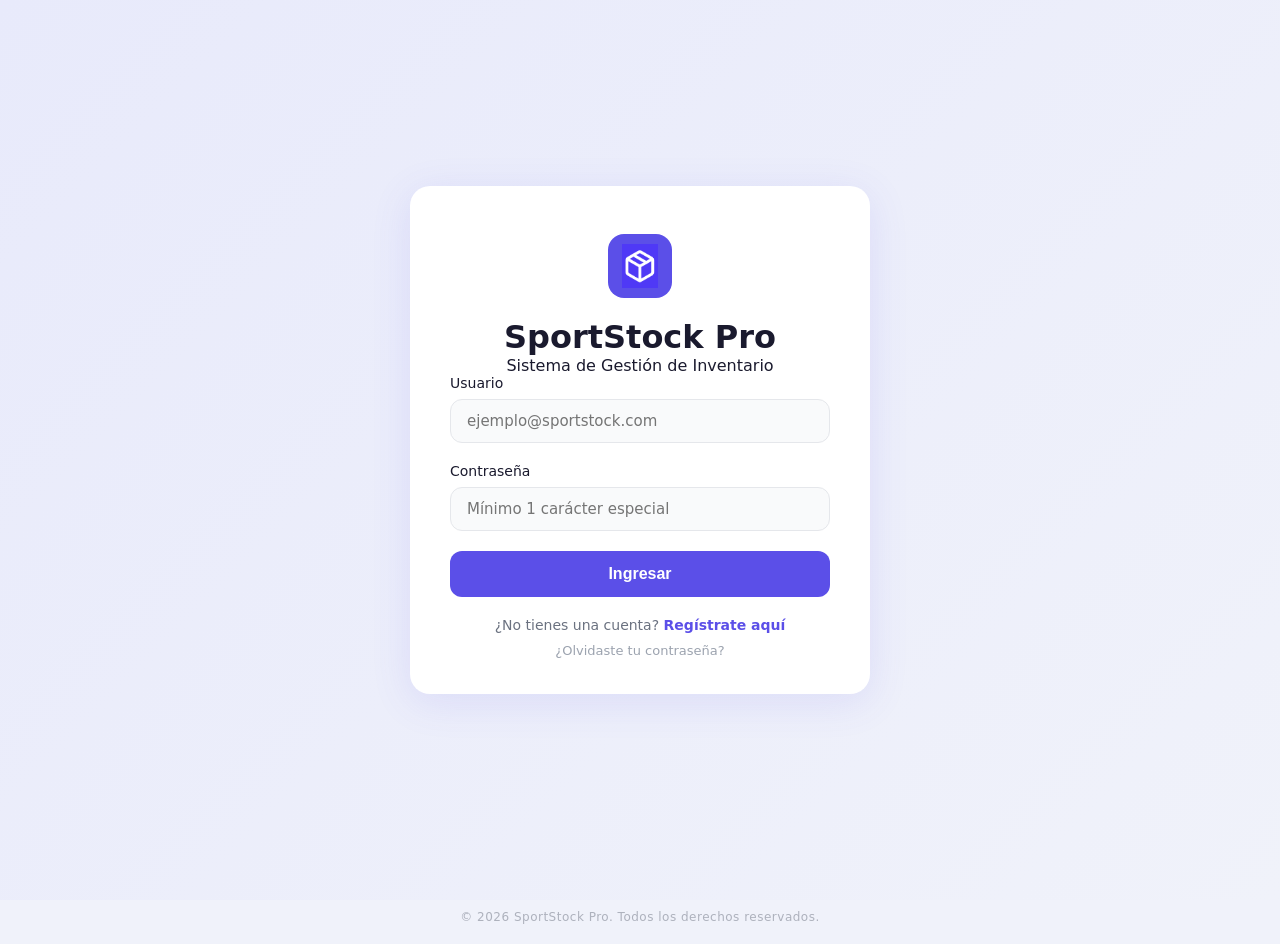
==== daniel proyecto/index.html @ 7822aa2e "Reestructuración total del sistema y esquema de carpetas" ====
<!DOCTYPE html>
<html lang="es">
<head>
    <meta charset="UTF-8" />
    <meta name="viewport" content="width=device-width, initial-scale=1.0" />
    <title>SportStock Pro - Login</title>
    <link rel="stylesheet" href="CSS/styles.css">
</head>
<body>
    <div class="login-page">
        <div class="login-card">

            <div class="login-logo">
                <img src="assets/logo.png" alt="Logo">
            </div>

            <h1>SportStock Pro</h1>
            <p class="subtitle">Sistema de Gestión de Inventario</p>

            <!-- Campo usuario -->
            <div class="form-group">
                <label>Usuario</label>
                <input type="text" id="username" placeholder="ejemplo@sportstock.com">
                <p id="errorUsuario" style="color:red; font-size:12px; margin-top:4px; display:none;">
                    ⚠️ El usuario debe contener un @
                </p>
            </div>

            <!-- Campo contraseña -->
            <div class="form-group">
                <label>Contraseña</label>
                <input type="password" id="password" placeholder="Mínimo 1 carácter especial">
                <p id="errorPassword" style="color:red; font-size:12px; margin-top:4px; display:none;">
                    ⚠️ La contraseña requiere un carácter especial
                </p>
            </div>

            <!-- Botones principales -->
            <button class="btn-primary" onclick="login()">Ingresar</button>
            
            <!-- Texto profesional para invitar al registro -->
            <p style="font-size: 14px; color: #6B7280; margin-top: 20px;">
                ¿No tienes una cuenta? 
                <a href="#" onclick="abrirRegistro(); return false;" style="color: #5B4FE8; font-weight: 600; text-decoration: none;">Regístrate aquí</a>
            </p>

            <a href="#" class="forgot-link" onclick="abrirRecuperar(); return false;" style="display: block; margin-top: 10px; text-decoration: none; font-size: 13px; color: #9CA3AF;">¿Olvidaste tu contraseña?</a>

        </div>
    </div>

    <p class="login-footer">© 2026 SportStock Pro. Todos los derechos reservados.</p>

    <!-- ============================================================
         MODAL: REGISTRO (Actualizado con tono profesional)
         ============================================================ -->
    <div id="modalRegistro" style="display:none; position:fixed; inset:0; background:rgba(0,0,0,0.4); z-index:300; align-items:center; justify-content:center; padding:20px;">
        <div style="background:white; border-radius:20px; padding:35px 36px; width:100%; max-width:440px; box-shadow:0 8px 40px rgba(91,79,232,0.15);">
            
            <h2 style="font-size:22px; font-weight:700; margin-bottom:8px; text-align:center; color:#1A1A2E;">Comienza ahora</h2>
            <p style="text-align:center; color:#6B7280; font-size:14px; margin-bottom:25px;">Crea tu cuenta para gestionar tu inventario.</p>
            
            <div class="form-group" style="margin-bottom: 15px;">
                <label style="display:block; margin-bottom:5px; font-weight:600; font-size:14px;">Nombre Completo</label>
                <input type="text" id="regNombre" placeholder="Tu nombre" style="width:100%; padding:12px; border:1px solid #E5E7EB; border-radius:10px;">
            </div>

            <div class="form-group" style="margin-bottom: 15px;">
                <label style="display:block; margin-bottom:5px; font-weight:600; font-size:14px;">Correo Corporativo</label>
                <input type="email" id="regCorreo" placeholder="usuario@sportstock.com" style="width:100%; padding:12px; border:1px solid #E5E7EB; border-radius:10px;">
            </div>

            <div class="form-group" style="margin-bottom: 25px;">
                <label style="display:block; margin-bottom:5px; font-weight:600; font-size:14px;">Contraseña</label>
                <input type="password" id="regPass" placeholder="Crea una clave segura" style="width:100%; padding:12px; border:1px solid #E5E7EB; border-radius:10px;">
            </div>

            <div style="display:flex; gap:12px;">
                <button onclick="registrarUsuario()" style="flex:2; padding:13px; background:#5B4FE8; color:white; border:none; border-radius:12px; font-size:15px; font-weight:600; cursor:pointer;">Crear cuenta</button>
                <button onclick="cerrarRegistro()" style="flex:1; padding:13px; background:white; color:#1A1A2E; border:1.5px solid #E5E7EB; border-radius:12px; font-size:15px; font-weight:600; cursor:pointer;">Cancelar</button>
            </div>
        </div>
    </div>

    <!-- ============================================================
         MODAL: RECUPERAR (Se mantiene igual por funcionalidad)
         ============================================================ -->
    <div id="modalRecuperar" style="display:none; position:fixed; inset:0; background:rgba(0,0,0,0.4); z-index:300; align-items:center; justify-content:center; padding:20px;">
        <div style="background:white; border-radius:20px; padding:40px 36px; width:100%; max-width:440px; box-shadow:0 8px 40px rgba(91,79,232,0.15); text-align:center;">
            <div id="vistaFormulario">
                <div style="font-size:40px; margin-bottom:12px;">🔐</div>
                <h2 style="font-size:20px; font-weight:700; margin-bottom:8px;">Recuperar acceso</h2>
                <p style="color:#6B7280; font-size:14px; margin-bottom:24px;">Te enviaremos un enlace para restablecer tu contraseña.</p>

                <div class="form-group" style="text-align:left;">
                    <label>Correo Electrónico</label>
                    <input type="text" id="correoRecuperar" placeholder="ejemplo@sportstock.com" />
                    <p id="errorRecuperar" style="color:red; font-size:12px; margin-top:4px; display:none;">⚠️ Correo inválido</p>
                </div>

                <div style="display:flex; gap:12px; margin-top:8px;">
                    <button onclick="enviarRecuperacion()" style="flex:1; padding:13px; background:#5B4FE8; color:white; border:none; border-radius:12px; font-size:15px; font-weight:600; cursor:pointer;">Enviar enlace</button>
                    <button onclick="cerrarRecuperar()" style="flex:1; padding:13px; background:white; color:#1A1A2E; border:1.5px solid #E5E7EB; border-radius:12px; font-size:15px; font-weight:600; cursor:pointer;">Cerrar</button>
                </div>
            </div>

            <div id="vistaConfirmacion" style="display:none;">
                <div style="font-size:48px; margin-bottom:16px;">✅</div>
                <h2 style="font-size:20px; font-weight:700; margin-bottom:8px;">Revisa tu bandeja</h2>
                <p style="color:#6B7280; font-size:14px; margin-bottom:24px;">Hemos enviado las instrucciones a <strong id="correoMostrado"></strong>.</p>
                <button onclick="cerrarRecuperar()" style="width:100%; padding:13px; background:#5B4FE8; color:white; border:none; border-radius:12px; font-size:15px; font-weight:600; cursor:pointer;">Entendido</button>
            </div>
        </div>
    </div>

    <script>
        // Lógica de Login
        function login() {
            const user = document.getElementById('username').value.trim();
            const pass = document.getElementById('password').value.trim();
            document.getElementById('errorUsuario').style.display  = 'none';
            document.getElementById('errorPassword').style.display = 'none';

            let hayError = false;
            if (!user.includes('@')) {
                document.getElementById('errorUsuario').style.display = 'block';
                hayError = true;
            }
            const tieneEspecial = /[!@#$%^&*()\-_+=,\.?\/]/.test(pass);
            if (!pass || !tieneEspecial) {
                document.getElementById('errorPassword').style.display = 'block';
                hayError = true;
            }

            if (!hayError) window.location.href = 'dashboard.html';
        }

        // Lógica Registro
        function abrirRegistro() {
            document.getElementById('regNombre').value = '';
            document.getElementById('regCorreo').value = '';
            document.getElementById('regPass').value = '';
            document.getElementById('modalRegistro').style.display = 'flex';
        }
        function cerrarRegistro() { document.getElementById('modalRegistro').style.display = 'none'; }
        
        function registrarUsuario() {
            const nombre = document.getElementById('regNombre').value.trim();
            if (nombre && document.getElementById('regCorreo').value.includes('@')) {
                alert("Cuenta creada para " + nombre);
                cerrarRegistro();
            } else {
                alert("Verifique los datos ingresados.");
            }
        }

        // Lógica Recuperar
        function abrirRecuperar() {
            document.getElementById('vistaFormulario').style.display = 'block';
            document.getElementById('vistaConfirmacion').style.display = 'none';
            document.getElementById('modalRecuperar').style.display = 'flex';
        }
        function cerrarRecuperar() { document.getElementById('modalRecuperar').style.display = 'none'; }
        
        function enviarRecuperacion() {
            const correo = document.getElementById('correoRecuperar').value.trim();
            if (correo.includes('@')) {
                document.getElementById('correoMostrado').textContent = correo;
                document.getElementById('vistaFormulario').style.display = 'none';
                document.getElementById('vistaConfirmacion').style.display = 'block';
            }
        }

        // Cierre general de modales
        window.onclick = function(e) {
            if (e.target == document.getElementById('modalRecuperar')) cerrarRecuperar();
            if (e.target == document.getElementById('modalRegistro')) cerrarRegistro();
        }
    </script>
</body>
</html>
---- daniel proyecto/CSS/styles.css ----
/* ===== VARIABLES ===== */
:root {
  --primary: #5B4FE8;
  --primary-dark: #3D35C0;
  --sidebar-bg: #2D2A6E;
  --bg: #F0F2FA;
  --white: #FFFFFF;
  --text: #1A1A2E;
  --text-muted: #6B7280;
  --border: #E5E7EB;
  --green: #10B981;
  --orange: #F59E0B;
  --red: #EF4444;
  --blue: #3B82F6;
  --purple: #8B5CF6;
  --radius: 12px;
  --shadow: 0 2px 12px rgba(0,0,0,0.08);
}

* { margin: 0; padding: 0; box-sizing: border-box; }

body {
  font-family: 'Segoe UI', system-ui, sans-serif;
  background: var(--bg);
  color: var(--text);
  min-height: 100vh;
  display: flex;
  flex-direction: column;
}

/* ===== LOGIN ===== */
.login-page {
    min-height: 100vh; /* Asegura que use toda la pantalla */
    display: flex;
    flex-direction: column; /* Alinea recuadro y footer en columna */
    justify-content: center; 
    align-items: center;
    background: linear-gradient(135deg, #E8EAFB, #F0F2FA);
    padding: 20px 0; /* Evita que el footer toque los bordes en pantallas pequeñas */
}

.login-card {
    background: var(--white);
    border-radius: 20px;
    padding: 48px 40px 36px;
    width: 100%;
    max-width: 460px;
    box-shadow: 0 8px 40px rgba(91, 79, 232, 0.12);
    text-align: center;
    margin-bottom: 20px; /* Espacio fijo entre el cuadro y el footer */
}

/* --- LOGIN LOGO (Específico para el login) --- */
.login-logo {
    width: 64px;
    height: 64px;
    background-color: var(--primary);
    border-radius: 16px;
    display: flex;
    align-items: center;
    justify-content: center;
    margin: 0 auto 20px;
    overflow: hidden;
}

.login-logo img {
    width: 70%; /* Ajusta el icono dentro del cuadro morado */
    height: 70%;
    object-fit: contain;
}

/* --- SIDEBAR BRAND (Específico para el dashboard) --- */
.brand-icon {
    width: 40px;
    height: 40px;
    display: flex;
    align-items: center;
    justify-content: center;
    overflow: hidden;
}

.brand-icon img {
    width: 100%;
    height: 100%;
    object-fit: contain;
}
-card .subtitle { color: var(--text-muted); font-size: 14px; margin-bottom: 32px; }

.forgot-link {
  display: block;
  margin-top: 16px;
  color: var(--primary);
  font-size: 14px;
  font-weight: 500;
  text-decoration: none;
}
.forgot-link:hover { text-decoration: underline; }

.login-footer {
    text-align: center;
    color: rgba(107, 114, 128, 0.5); /* Marca de agua profesional */
    font-size: 12px;
    font-weight: 400;
    margin-top: 10px;
    padding-bottom: 20px;
    width: 100%;
    letter-spacing: 0.5px;
    pointer-events: none;
}
/* ===== FORMS (shared) ===== */
.form-group { text-align: left; margin-bottom: 20px; }
.form-group label { display: block; font-size: 14px; font-weight: 500; margin-bottom: 8px; }

.form-group input,
.modal .form-group select,
.modal .form-group textarea {
  width: 100%;
  padding: 12px 16px;
  border: 1.5px solid var(--border);
  border-radius: var(--radius);
  font-size: 15px;
  background: #F9FAFB;
  outline: none;
  transition: border-color 0.2s;
  font-family: inherit;
}
.form-group input:focus,
.modal .form-group select:focus,
.modal .form-group textarea:focus { border-color: var(--primary); background: white; }

.modal .form-group label { font-size: 13px; font-weight: 600; margin-bottom: 6px; }
.modal .form-group input,
.modal .form-group select,
.modal .form-group textarea { padding: 11px 14px; font-size: 14px; border-radius: 10px; }
.modal .form-group textarea { resize: vertical; min-height: 100px; }
.modal .form-group .hint { font-size: 12px; color: var(--text-muted); margin-top: 4px; }
.required { color: red; }

/* ===== BUTTONS (shared base) ===== */
.btn-primary, .btn-add, .btn-save {
  display: flex; align-items: center; justify-content: center;
  gap: 8px;
  background: var(--primary);
  color: white;
  border: none;
  border-radius: var(--radius);
  font-size: 14px;
  font-weight: 600;
  cursor: pointer;
  transition: background 0.2s;
  white-space: nowrap;
}
.btn-primary:hover, .btn-add:hover, .btn-save:hover { background: var(--primary-dark); }
.btn-primary { width: 100%; padding: 14px; font-size: 16px; }
.btn-primary:active { transform: scale(0.99); }
.btn-add { padding: 11px 20px; }
.btn-save { flex: 1; padding: 13px; font-size: 15px; }

.btn-cancel {
  flex: 1; padding: 13px;
  background: white; color: var(--text);
  border: 1.5px solid var(--border);
  border-radius: var(--radius);
  font-size: 15px; font-weight: 600;
  cursor: pointer;
  transition: background 0.2s;
}
.btn-cancel:hover { background: #F9FAFB; }

/* ===== DASHBOARD LAYOUT ===== */
.app { display: flex; min-height: 100vh; }

/* SIDEBAR */
.sidebar {
  width: 240px;
  background: var(--sidebar-bg);
  color: white;
  display: flex;
  flex-direction: column;
  padding: 24px 16px;
  position: fixed;
  top: 0; left: 0; bottom: 0;
  z-index: 100;
}

.sidebar-brand {
  display: flex; align-items: center; gap: 12px;
  margin-bottom: 36px;
}
.sidebar-brand .brand-icon {
  width: 40px; height: 40px;
  background: var(--primary);
  border-radius: 10px;
  display: flex; align-items: center; justify-content: center;
  font-size: 18px;
}
.sidebar-brand h2 { font-size: 15px; font-weight: 700; }
.sidebar-brand span { font-size: 12px; opacity: 0.6; }

.sidebar nav { flex: 1; }

.nav-item {
  display: flex; align-items: center; gap: 12px;
  padding: 11px 14px;
  border-radius: 10px;
  color: rgba(255,255,255,0.7);
  text-decoration: none;
  font-size: 14px; font-weight: 500;
  cursor: pointer;
  transition: all 0.2s;
  margin-bottom: 4px;
  border: none; background: none;
  width: 100%; text-align: left;
}
.nav-item:hover { background: rgba(255,255,255,0.1); color: white; }
.nav-item.active { background: var(--primary); color: white; }
.nav-item svg { width: 18px; height: 18px; flex-shrink: 0; }

.sidebar-logout {
  display: flex; align-items: center; gap: 12px;
  padding: 11px 14px;
  color: rgba(255,255,255,0.6);
  font-size: 14px; cursor: pointer;
  border-top: 1px solid rgba(255,255,255,0.1);
  padding-top: 20px; margin-top: 8px;
  text-decoration: none;
  transition: color 0.2s;
}
.sidebar-logout:hover { color: white; }

/* MAIN */
.main { margin-left: 240px; flex: 1; padding: 36px 40px; }

.page-header { margin-bottom: 28px; }
.page-header h1 { font-size: 28px; font-weight: 700; }
.page-header p { color: var(--text-muted); font-size: 14px; margin-top: 4px; }

/* ===== STAT CARDS (shared) ===== */
.cards-row {
  display: grid;
  grid-template-columns: repeat(4, 1fr);
  gap: 20px;
  margin-bottom: 28px;
}

.users-cards {
  display: grid;
  grid-template-columns: repeat(3, 1fr);
  gap: 20px;
  margin-bottom: 28px;
}

.stat-card, .user-stat {
  background: white;
  border-radius: var(--radius);
  padding: 20px;
  box-shadow: var(--shadow);
  display: flex;
  justify-content: space-between;
  align-items: center;
}
.stat-card { align-items: flex-start; }

.stat-card .info p, .user-stat .info p { font-size: 13px; color: var(--text-muted); margin-bottom: 6px; }
.stat-card .info h2, .user-stat .info h2 { font-size: 28px; font-weight: 700; }
.stat-card .info .trend { font-size: 12px; color: var(--green); margin-top: 6px; }
.stat-card .info .trend.warn { color: var(--orange); }

.stat-icon {
  width: 48px;
  height: 48px;
  border-radius: 12px;
  display: flex;
  align-items: center;
  justify-content: center;
  font-size: 22px;
  flex-shrink: 0;
}

.stat-icon.blue   { background: #EFF6FF; color: var(--blue); }
.stat-icon.purple { background: #F5F3FF; color: var(--purple); }
.stat-icon.orange { background: #FFFBEB; color: var(--orange); }
.stat-icon.green  { background: #ECFDF5; color: #22c55e; }



/* ===== BOTTOM GRID ===== */
.bottom-grid {
  display: grid;
  grid-template-columns: 1.2fr 1fr;
  gap: 24px;
}

.card {
  background: white;
  border-radius: var(--radius);
  padding: 24px;
  box-shadow: var(--shadow);
}

.card-title {
  display: flex; align-items: center; gap: 8px;
  font-size: 16px; font-weight: 600;
  margin-bottom: 20px;
  color: var(--text);
}

.product-row {
  display: flex; align-items: center;
  padding: 12px 0;
  border-bottom: 1px solid var(--border);
}
.product-row:last-child { border-bottom: none; }

.rank {
  width: 28px; height: 28px;
  background: var(--bg);
  border-radius: 50%;
  display: flex; align-items: center; justify-content: center;
  font-size: 13px; font-weight: 600;
  color: var(--primary);
  margin-right: 14px; flex-shrink: 0;
}

.product-info { flex: 1; }
.product-info strong { font-size: 14px; font-weight: 600; display: block; }
.product-info span  { font-size: 12px; color: var(--text-muted); }

.product-qty { font-size: 14px; font-weight: 600; text-align: right; }
.product-qty small { display: block; color: var(--text-muted); font-size: 11px; font-weight: 400; }

/* ACTIVITY */
.activity-item {
  background: var(--bg);
  border-radius: 10px;
  padding: 16px 20px;
  margin-bottom: 12px;
  display: flex; align-items: center; justify-content: space-between;
}
.activity-item:last-child { margin-bottom: 0; }
.activity-item .label { font-size: 13px; color: var(--text-muted); }
.activity-item .value { font-size: 24px; font-weight: 700; }
.activity-icon { font-size: 24px; }

/* ===== INVENTORY PAGE ===== */
.toolbar {
  display: flex; align-items: center; justify-content: space-between;
  margin-bottom: 24px; gap: 16px;
}

.search-box {
  display: flex; align-items: center;
  background: white;
  border: 1.5px solid var(--border);
  border-radius: var(--radius);
  padding: 10px 16px; gap: 10px;
  flex: 1; max-width: 480px;
  box-shadow: var(--shadow);
}
.search-box input {
  border: none; outline: none;
  font-size: 14px; background: transparent;
  width: 100%; color: var(--text-muted);
}

/* TABLE */
.table-wrap {
  background: white;
  border-radius: var(--radius);
  box-shadow: var(--shadow);
  overflow: hidden;
}

table { width: 100%; border-collapse: collapse; }
thead th {
  padding: 14px 20px;
  text-align: left;
  font-size: 13px; font-weight: 600;
  color: var(--text-muted);
  border-bottom: 1px solid var(--border);
  background: #FAFAFA;
}
tbody td {
  padding: 14px 20px;
  font-size: 14px;
  border-bottom: 1px solid var(--border);
}
tbody tr:last-child td { border-bottom: none; }
tbody tr:hover { background: #FAFBFF; }

.code { font-weight: 700; font-size: 13px; }

.badge {
  display: inline-block;
  padding: 4px 12px;
  border-radius: 20px;
  font-size: 12px; font-weight: 500;
  background: #EFF6FF; color: var(--blue);
}
.badge.futbol     { background: #ECFDF5; color: #059669; }
.badge.baloncesto { background: #FEF3C7; color: #D97706; }
.badge.tenis      { background: #F5F3FF; color: #7C3AED; }
.badge.running    { background: #FFF7ED; color: #EA580C; }
.badge.natacion   { background: #EFF6FF; color: #2563EB; }
.badge.gimnasio   { background: #FCE7F3; color: #DB2777; }
.badge.ciclismo   { background: #F0FDF4; color: #16A34A; }
.badge.accesorios { background: #F5F5F5; color: #6B7280; }

.qty { font-weight: 600; }
.qty.green  { color: var(--green); }
.qty.orange { color: var(--orange); }
.qty.red    { color: var(--red); }

.price { font-weight: 600; }

.actions { display: flex; gap: 10px; }
.btn-icon {
  background: none; border: none; cursor: pointer;
  font-size: 16px; padding: 4px;
  transition: opacity 0.2s; color: var(--text-muted);
}
.btn-icon:hover { opacity: 0.6; }

.table-footer {
  padding: 14px 20px;
  font-size: 13px; color: var(--text-muted);
  background: white;
  border-top: 1px solid var(--border);
  border-radius: 0 0 var(--radius) var(--radius);
}

/* ===== USERS PAGE ===== */
.user-list-header {
  display: flex; align-items: center; justify-content: space-between;
  margin-bottom: 16px;
}
.user-list-header h3 { font-size: 16px; font-weight: 600; }

.user-card {
  background: white;
  border-radius: var(--radius);
  padding: 20px 24px;
  box-shadow: var(--shadow);
  display: flex; align-items: center; gap: 16px;
  margin-bottom: 12px;
}

.avatar {
  width: 44px; height: 44px;
  border-radius: 50%;
  background: #E0E7FF;
  display: flex; align-items: center; justify-content: center;
  font-size: 16px; font-weight: 700;
  color: var(--primary); flex-shrink: 0;
}

.user-info { flex: 1; }
.user-info strong { font-size: 15px; font-weight: 600; display: block; }
.user-info span   { font-size: 13px; color: var(--text-muted); }

.tags { display: flex; gap: 8px; }

.tag {
  padding: 4px 12px;
  border-radius: 20px;
  font-size: 12px; font-weight: 500;
  background: #F3F4F6; color: var(--text-muted);
}
.tag.admin  { background: #EFF6FF; color: var(--blue); }
.tag.activo { background: #ECFDF5; color: var(--green); border: 1px solid #D1FAE5; }

/* ===== MODAL ===== */
.modal-overlay {
  display: none;
  position: fixed; inset: 0;
  background: rgba(0,0,0,0.4);
  z-index: 200;
  align-items: flex-start; justify-content: center;
  padding: 40px 20px;
  overflow-y: auto;
}
.modal-overlay.open { display: flex; }

.modal {
  background: white;
  border-radius: 16px;
  padding: 32px; width: 100%; max-width: 680px;
  box-shadow: 0 20px 60px rgba(0,0,0,0.15);
  margin: auto;
}
.modal h2 { font-size: 20px; font-weight: 700; margin-bottom: 24px; }

.form-row { display: grid; grid-template-columns: 1fr 1fr; gap: 16px; }
.modal-actions { display: flex; gap: 12px; margin-top: 24px; }

/* ===== PAGES ===== */
.page { display: none; }
.page.active { display: block; }


/* Este es el código que le da forma cuadrada y redondeada a la caja del icono */
.icon-box {
    width: 48px;
    height: 48px;
    display: flex;
    align-items: center;
    justify-content: center;
    overflow: hidden;
    border-radius: 12px; /* Esto es lo que hace que sea redondeado */
}

/* Este es el código que ajusta el tamaño de la imagen dentro */
.icon-box img {
    width: 60%; 
    height: 60%;
    object-fit: contain;
}
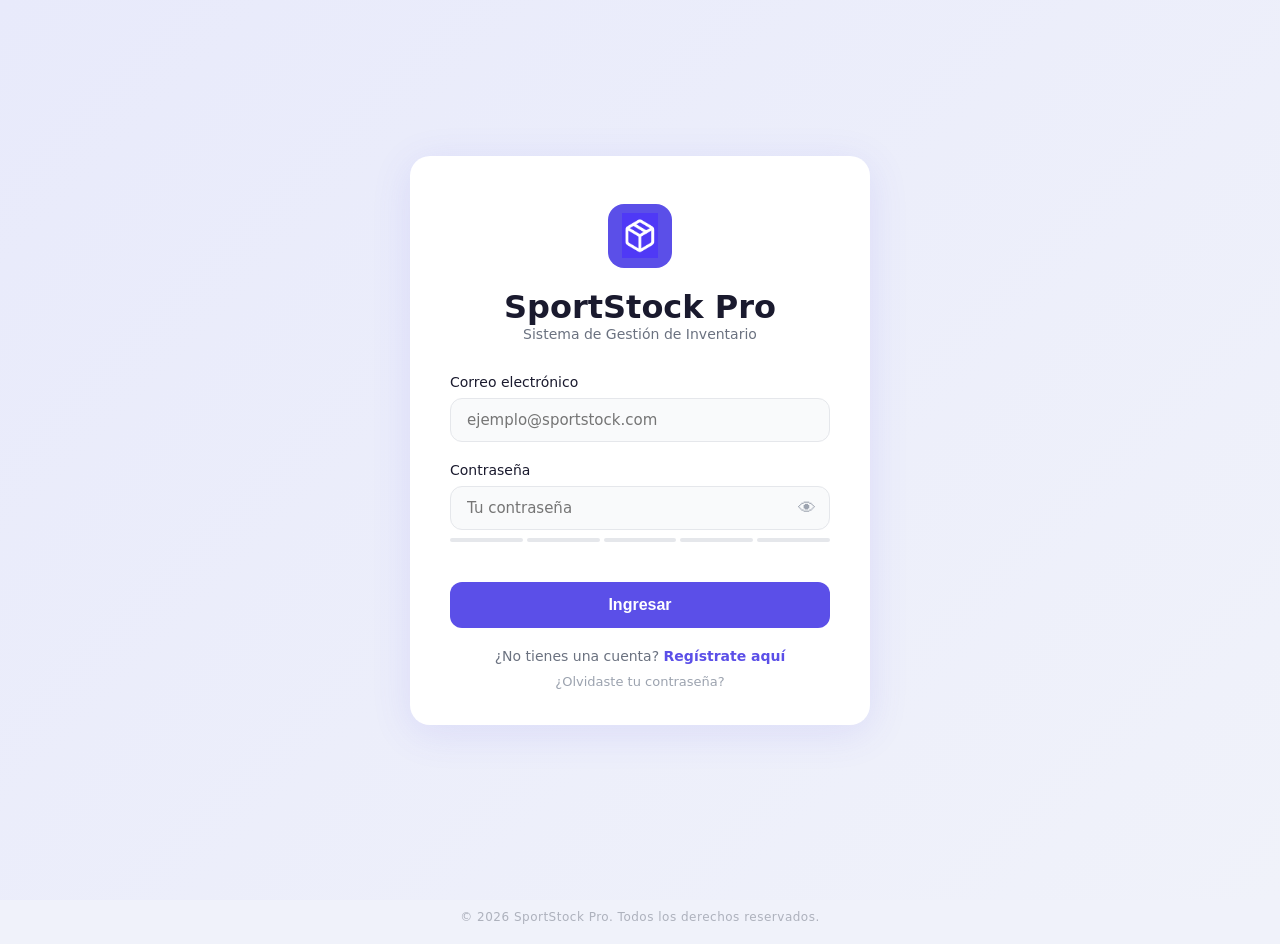
==== commit 62d8f205: "Actualizacion del proyecto SportStock Pro" ====
--- a/daniel proyecto/index.html
+++ b/daniel proyecto/index.html
@@ -5,177 +5,320 @@
     <meta name="viewport" content="width=device-width, initial-scale=1.0" />
     <title>SportStock Pro - Login</title>
     <link rel="stylesheet" href="CSS/styles.css">
+    <style>
+        .input-wrap { position: relative; }
+        .input-wrap input { padding-right: 40px !important; }
+        .ico { position: absolute; right: 14px; top: 50%; transform: translateY(-50%); pointer-events: none; }
+
+        .toggle-pass {
+            position: absolute; right: 14px; top: 50%; transform: translateY(-50%);
+            background: none; border: none; cursor: pointer; font-size: 18px; color: #9CA3AF; padding: 0;
+        }
+        .toggle-pass:hover { color: #5B4FE8; }
+
+        .strength-bar { display: flex; gap: 4px; margin-top: 8px; }
+        .strength-bar span { flex: 1; height: 4px; border-radius: 4px; background: #E5E7EB; transition: background 0.3s; }
+        .strength-label { font-size: 12px; font-weight: 600; margin-top: 4px; min-height: 16px; }
+
+        .req-box { background: #F9FAFB; border: 1.5px solid #E5E7EB; border-radius: 10px; padding: 12px 14px; margin-top: 6px; display: none; }
+        .req-box.visible { display: block; }
+        .req-list { list-style: none; padding: 0; margin: 0; display: grid; grid-template-columns: 1fr 1fr; gap: 5px 12px; }
+        .req-list li { font-size: 12px; color: #9CA3AF; display: flex; align-items: center; gap: 6px; }
+        .req-list li::before { content: '✗'; color: #EF4444; font-weight: 700; flex-shrink: 0; }
+        .req-list li.ok { color: #10B981; }
+        .req-list li.ok::before { content: '✔'; color: #10B981; }
+
+        .modal { display: none; position: fixed; inset: 0; background: rgba(0,0,0,0.45); z-index: 300; align-items: center; justify-content: center; padding: 20px; }
+        .modal-box { background: white; border-radius: 20px; padding: 36px; width: 100%; max-width: 460px; box-shadow: 0 8px 40px rgba(91,79,232,0.18); margin: auto; }
+        .field { margin-bottom: 14px; }
+        .field label { display: block; margin-bottom: 6px; font-weight: 600; font-size: 14px; color: #1A1A2E; }
+        .field input {
+            width: 100%; padding: 12px; border: 1.5px solid #E5E7EB; border-radius: 10px;
+            font-size: 14px; outline: none; font-family: inherit; background: #F9FAFB;
+            transition: border-color 0.2s; box-sizing: border-box;
+        }
+        .field input:focus { border-color: #5B4FE8; background: white; }
+        .err { color: #EF4444; font-size: 12px; margin-top: 4px; display: none; }
+
+        .btn-row { display: flex; gap: 12px; margin-top: 22px; }
+        .btn-main { flex: 2; padding: 13px; background: #5B4FE8; color: white; border: none; border-radius: 12px; font-size: 15px; font-weight: 600; cursor: pointer; }
+        .btn-sec  { flex: 1; padding: 13px; background: white; color: #1A1A2E; border: 1.5px solid #E5E7EB; border-radius: 12px; font-size: 15px; font-weight: 600; cursor: pointer; }
+    </style>
 </head>
 <body>
-    <div class="login-page">
-        <div class="login-card">
-
-            <div class="login-logo">
-                <img src="assets/logo.png" alt="Logo">
-            </div>
-
-            <h1>SportStock Pro</h1>
-            <p class="subtitle">Sistema de Gestión de Inventario</p>
-
-            <!-- Campo usuario -->
-            <div class="form-group">
-                <label>Usuario</label>
-                <input type="text" id="username" placeholder="ejemplo@sportstock.com">
-                <p id="errorUsuario" style="color:red; font-size:12px; margin-top:4px; display:none;">
-                    ⚠️ El usuario debe contener un @
-                </p>
-            </div>
-
-            <!-- Campo contraseña -->
-            <div class="form-group">
-                <label>Contraseña</label>
-                <input type="password" id="password" placeholder="Mínimo 1 carácter especial">
-                <p id="errorPassword" style="color:red; font-size:12px; margin-top:4px; display:none;">
-                    ⚠️ La contraseña requiere un carácter especial
-                </p>
-            </div>
-
-            <!-- Botones principales -->
-            <button class="btn-primary" onclick="login()">Ingresar</button>
-            
-            <!-- Texto profesional para invitar al registro -->
-            <p style="font-size: 14px; color: #6B7280; margin-top: 20px;">
-                ¿No tienes una cuenta? 
-                <a href="#" onclick="abrirRegistro(); return false;" style="color: #5B4FE8; font-weight: 600; text-decoration: none;">Regístrate aquí</a>
+<div class="login-page">
+    <div class="login-card">
+        <div class="login-logo"><img src="assets/logo.png" alt="Logo"></div>
+        <h1>SportStock Pro</h1>
+        <p class="subtitle">Sistema de Gestión de Inventario</p>
+
+        <div class="form-group">
+            <label>Correo electrónico</label>
+            <div class="input-wrap">
+                <input type="text" id="uCorreo" placeholder="ejemplo@sportstock.com" oninput="chkEmail(this,'iconLogin','errLogin')">
+                <span class="ico" id="iconLogin"></span>
+            </div>
+            <p class="err" id="errLogin">⚠️ Ingresa un correo válido (ej: usuario@empresa.com)</p>
+        </div>
+
+        <div class="form-group">
+            <label>Contraseña</label>
+            <div class="input-wrap">
+                <input type="password" id="uPass" placeholder="Tu contraseña"
+                    onfocus="showReq('reqLogin')" onblur="hideReq('reqLogin','uPass')" oninput="chkPass(this,'bL','labelLogin','L')">
+                <button class="toggle-pass" type="button" onclick="togglePass('uPass',this)" tabindex="-1">👁</button>
+            </div>
+            <div class="strength-bar"><span id="bL1"></span><span id="bL2"></span><span id="bL3"></span><span id="bL4"></span><span id="bL5"></span></div>
+            <div class="strength-label" id="labelLogin"></div>
+            <div class="req-box" id="reqLogin">
+                <ul class="req-list">
+                    <li id="rL-len">Mínimo 8 caracteres</li>
+                    <li id="rL-upper">Una mayúscula (A-Z)</li>
+                    <li id="rL-lower">Una minúscula (a-z)</li>
+                    <li id="rL-num">Un número (0-9)</li>
+                    <li id="rL-special">Un carácter especial (!@#...)</li>
+                </ul>
+            </div>
+        </div>
+
+        <button class="btn-primary" id="btnLogin" onclick="login()">Ingresar</button>
+
+        <p style="font-size:14px;color:#6B7280;margin-top:20px;">
+            ¿No tienes una cuenta?
+            <a href="#" onclick="openModal('modalReg');return false;" style="color:#5B4FE8;font-weight:600;text-decoration:none;">Regístrate aquí</a>
+        </p>
+        <a href="#" onclick="openModal('modalRec');return false;" style="display:block;margin-top:10px;font-size:13px;color:#9CA3AF;text-decoration:none;">
+            ¿Olvidaste tu contraseña?
+        </a>
+    </div>
+</div>
+
+<p class="login-footer">© 2026 SportStock Pro. Todos los derechos reservados.</p>
+
+<!-- MODAL REGISTRO -->
+<div id="modalReg" class="modal">
+    <div class="modal-box" style="overflow-y:auto;max-height:90vh;">
+        <h2 style="font-size:22px;font-weight:700;text-align:center;color:#1A1A2E;margin-bottom:6px;">Comienza ahora</h2>
+        <p style="text-align:center;color:#6B7280;font-size:14px;margin-bottom:22px;">Crea tu cuenta para gestionar tu inventario.</p>
+
+        <div class="field">
+            <label>Nombre Completo</label>
+            <input type="text" id="regNombre" placeholder="Tu nombre completo" oninput="chkMin(this,'errNombre',3)">
+            <p class="err" id="errNombre">⚠️ El nombre debe tener al menos 3 caracteres</p>
+        </div>
+        <div class="field">
+            <label>Correo Corporativo</label>
+            <div class="input-wrap">
+                <input type="text" id="regCorreo" placeholder="usuario@sportstock.com" style="padding-right:40px" oninput="chkEmail(this,'iconReg','errCorreo')">
+                <span class="ico" id="iconReg"></span>
+            </div>
+            <p class="err" id="errCorreo">⚠️ Ingresa un correo válido con @ y dominio</p>
+        </div>
+        <div class="field">
+            <label>Edad</label>
+            <input type="number" id="regEdad" placeholder="Ej: 25" min="1" max="99" oninput="chkEdad()">
+            <p class="err" id="errEdad">⚠️ La edad debe estar entre 1 y 99 años</p>
+        </div>
+        <div class="field">
+            <label>Contraseña</label>
+            <div class="input-wrap">
+                <input type="password" id="regPass" placeholder="Crea una contraseña segura" style="padding-right:44px"
+                    onfocus="showReq('reqReg')" onblur="hideReq('reqReg','regPass')" oninput="chkPass(this,'bR','labelReg','R')">
+                <button class="toggle-pass" type="button" onclick="togglePass('regPass',this)" tabindex="-1">👁</button>
+            </div>
+            <div class="strength-bar"><span id="bR1"></span><span id="bR2"></span><span id="bR3"></span><span id="bR4"></span><span id="bR5"></span></div>
+            <div class="strength-label" id="labelReg"></div>
+            <div class="req-box" id="reqReg">
+                <ul class="req-list">
+                    <li id="rR-len">Mínimo 8 caracteres</li>
+                    <li id="rR-upper">Una mayúscula (A-Z)</li>
+                    <li id="rR-lower">Una minúscula (a-z)</li>
+                    <li id="rR-num">Un número (0-9)</li>
+                    <li id="rR-special">Un carácter especial (!@#...)</li>
+                </ul>
+            </div>
+        </div>
+
+        <div class="btn-row">
+            <button class="btn-main" onclick="registrar()">Crear cuenta</button>
+            <button class="btn-sec"  onclick="closeModal('modalReg')">Cancelar</button>
+        </div>
+    </div>
+</div>
+
+<!-- MODAL RECUPERAR -->
+<div id="modalRec" class="modal">
+    <div class="modal-box" style="text-align:center;">
+        <div id="recForm">
+            <div style="font-size:40px;margin-bottom:12px;">🔐</div>
+            <h2 style="font-size:20px;font-weight:700;margin-bottom:8px;">Recuperar acceso</h2>
+            <p style="color:#6B7280;font-size:14px;margin-bottom:24px;">Te enviaremos un enlace para restablecer tu contraseña.</p>
+            <div class="field" style="text-align:left;">
+                <label>Correo Electrónico</label>
+                <input type="text" id="correoRec" placeholder="ejemplo@sportstock.com">
+                <p class="err" id="errRec">⚠️ Correo inválido</p>
+            </div>
+            <div class="btn-row" style="margin-top:8px;">
+                <button class="btn-main" onclick="enviarRec()">Enviar enlace</button>
+                <button class="btn-sec"  onclick="closeModal('modalRec')">Cerrar</button>
+            </div>
+        </div>
+        <div id="recOk" style="display:none;">
+            <div style="font-size:48px;margin-bottom:16px;">✅</div>
+            <h2 style="font-size:20px;font-weight:700;margin-bottom:8px;">Revisa tu bandeja</h2>
+            <p style="color:#6B7280;font-size:14px;margin-bottom:24px;">
+                Hemos enviado las instrucciones a <strong id="correoMostrado"></strong>.
             </p>
-
-            <a href="#" class="forgot-link" onclick="abrirRecuperar(); return false;" style="display: block; margin-top: 10px; text-decoration: none; font-size: 13px; color: #9CA3AF;">¿Olvidaste tu contraseña?</a>
-
+            <button class="btn-main" style="flex:1;width:100%;" onclick="closeModal('modalRec')">Entendido</button>
         </div>
     </div>
-
-    <p class="login-footer">© 2026 SportStock Pro. Todos los derechos reservados.</p>
-
-    <!-- ============================================================
-         MODAL: REGISTRO (Actualizado con tono profesional)
-         ============================================================ -->
-    <div id="modalRegistro" style="display:none; position:fixed; inset:0; background:rgba(0,0,0,0.4); z-index:300; align-items:center; justify-content:center; padding:20px;">
-        <div style="background:white; border-radius:20px; padding:35px 36px; width:100%; max-width:440px; box-shadow:0 8px 40px rgba(91,79,232,0.15);">
-            
-            <h2 style="font-size:22px; font-weight:700; margin-bottom:8px; text-align:center; color:#1A1A2E;">Comienza ahora</h2>
-            <p style="text-align:center; color:#6B7280; font-size:14px; margin-bottom:25px;">Crea tu cuenta para gestionar tu inventario.</p>
-            
-            <div class="form-group" style="margin-bottom: 15px;">
-                <label style="display:block; margin-bottom:5px; font-weight:600; font-size:14px;">Nombre Completo</label>
-                <input type="text" id="regNombre" placeholder="Tu nombre" style="width:100%; padding:12px; border:1px solid #E5E7EB; border-radius:10px;">
-            </div>
-
-            <div class="form-group" style="margin-bottom: 15px;">
-                <label style="display:block; margin-bottom:5px; font-weight:600; font-size:14px;">Correo Corporativo</label>
-                <input type="email" id="regCorreo" placeholder="usuario@sportstock.com" style="width:100%; padding:12px; border:1px solid #E5E7EB; border-radius:10px;">
-            </div>
-
-            <div class="form-group" style="margin-bottom: 25px;">
-                <label style="display:block; margin-bottom:5px; font-weight:600; font-size:14px;">Contraseña</label>
-                <input type="password" id="regPass" placeholder="Crea una clave segura" style="width:100%; padding:12px; border:1px solid #E5E7EB; border-radius:10px;">
-            </div>
-
-            <div style="display:flex; gap:12px;">
-                <button onclick="registrarUsuario()" style="flex:2; padding:13px; background:#5B4FE8; color:white; border:none; border-radius:12px; font-size:15px; font-weight:600; cursor:pointer;">Crear cuenta</button>
-                <button onclick="cerrarRegistro()" style="flex:1; padding:13px; background:white; color:#1A1A2E; border:1.5px solid #E5E7EB; border-radius:12px; font-size:15px; font-weight:600; cursor:pointer;">Cancelar</button>
-            </div>
-        </div>
-    </div>
-
-    <!-- ============================================================
-         MODAL: RECUPERAR (Se mantiene igual por funcionalidad)
-         ============================================================ -->
-    <div id="modalRecuperar" style="display:none; position:fixed; inset:0; background:rgba(0,0,0,0.4); z-index:300; align-items:center; justify-content:center; padding:20px;">
-        <div style="background:white; border-radius:20px; padding:40px 36px; width:100%; max-width:440px; box-shadow:0 8px 40px rgba(91,79,232,0.15); text-align:center;">
-            <div id="vistaFormulario">
-                <div style="font-size:40px; margin-bottom:12px;">🔐</div>
-                <h2 style="font-size:20px; font-weight:700; margin-bottom:8px;">Recuperar acceso</h2>
-                <p style="color:#6B7280; font-size:14px; margin-bottom:24px;">Te enviaremos un enlace para restablecer tu contraseña.</p>
-
-                <div class="form-group" style="text-align:left;">
-                    <label>Correo Electrónico</label>
-                    <input type="text" id="correoRecuperar" placeholder="ejemplo@sportstock.com" />
-                    <p id="errorRecuperar" style="color:red; font-size:12px; margin-top:4px; display:none;">⚠️ Correo inválido</p>
-                </div>
-
-                <div style="display:flex; gap:12px; margin-top:8px;">
-                    <button onclick="enviarRecuperacion()" style="flex:1; padding:13px; background:#5B4FE8; color:white; border:none; border-radius:12px; font-size:15px; font-weight:600; cursor:pointer;">Enviar enlace</button>
-                    <button onclick="cerrarRecuperar()" style="flex:1; padding:13px; background:white; color:#1A1A2E; border:1.5px solid #E5E7EB; border-radius:12px; font-size:15px; font-weight:600; cursor:pointer;">Cerrar</button>
-                </div>
-            </div>
-
-            <div id="vistaConfirmacion" style="display:none;">
-                <div style="font-size:48px; margin-bottom:16px;">✅</div>
-                <h2 style="font-size:20px; font-weight:700; margin-bottom:8px;">Revisa tu bandeja</h2>
-                <p style="color:#6B7280; font-size:14px; margin-bottom:24px;">Hemos enviado las instrucciones a <strong id="correoMostrado"></strong>.</p>
-                <button onclick="cerrarRecuperar()" style="width:100%; padding:13px; background:#5B4FE8; color:white; border:none; border-radius:12px; font-size:15px; font-weight:600; cursor:pointer;">Entendido</button>
-            </div>
-        </div>
-    </div>
-
-    <script>
-        // Lógica de Login
-        function login() {
-            const user = document.getElementById('username').value.trim();
-            const pass = document.getElementById('password').value.trim();
-            document.getElementById('errorUsuario').style.display  = 'none';
-            document.getElementById('errorPassword').style.display = 'none';
-
-            let hayError = false;
-            if (!user.includes('@')) {
-                document.getElementById('errorUsuario').style.display = 'block';
-                hayError = true;
-            }
-            const tieneEspecial = /[!@#$%^&*()\-_+=,\.?\/]/.test(pass);
-            if (!pass || !tieneEspecial) {
-                document.getElementById('errorPassword').style.display = 'block';
-                hayError = true;
-            }
-
-            if (!hayError) window.location.href = 'dashboard.html';
-        }
-
-        // Lógica Registro
-        function abrirRegistro() {
-            document.getElementById('regNombre').value = '';
-            document.getElementById('regCorreo').value = '';
-            document.getElementById('regPass').value = '';
-            document.getElementById('modalRegistro').style.display = 'flex';
-        }
-        function cerrarRegistro() { document.getElementById('modalRegistro').style.display = 'none'; }
-        
-        function registrarUsuario() {
-            const nombre = document.getElementById('regNombre').value.trim();
-            if (nombre && document.getElementById('regCorreo').value.includes('@')) {
-                alert("Cuenta creada para " + nombre);
-                cerrarRegistro();
-            } else {
-                alert("Verifique los datos ingresados.");
-            }
-        }
-
-        // Lógica Recuperar
-        function abrirRecuperar() {
-            document.getElementById('vistaFormulario').style.display = 'block';
-            document.getElementById('vistaConfirmacion').style.display = 'none';
-            document.getElementById('modalRecuperar').style.display = 'flex';
-        }
-        function cerrarRecuperar() { document.getElementById('modalRecuperar').style.display = 'none'; }
-        
-        function enviarRecuperacion() {
-            const correo = document.getElementById('correoRecuperar').value.trim();
-            if (correo.includes('@')) {
-                document.getElementById('correoMostrado').textContent = correo;
-                document.getElementById('vistaFormulario').style.display = 'none';
-                document.getElementById('vistaConfirmacion').style.display = 'block';
-            }
-        }
-
-        // Cierre general de modales
-        window.onclick = function(e) {
-            if (e.target == document.getElementById('modalRecuperar')) cerrarRecuperar();
-            if (e.target == document.getElementById('modalRegistro')) cerrarRegistro();
-        }
-    </script>
+</div>
+
+<script>
+const API = 'http://localhost:8080';
+const RE = {
+    email:   /^[^\s@]+@[^\s@]+\.[^\s@]+$/,
+    upper:   /[A-Z]/,
+    lower:   /[a-z]/,
+    num:     /[0-9]/,
+    special: /[!@#$%^&*()\-_=+\[\]{};':",.<>?\/\\|`~]/
+};
+
+// ── Modales ──────────────────────────────────────────────
+function openModal(id) { document.getElementById(id).style.display = 'flex'; }
+function closeModal(id) { document.getElementById(id).style.display = 'none'; }
+
+// ── Toggle contraseña ─────────────────────────────────────
+function togglePass(id, btn) {
+    const inp = document.getElementById(id);
+    inp.type = inp.type === 'password' ? 'text' : 'password';
+    btn.textContent = inp.type === 'text' ? '🙈' : '👁';
+}
+
+// ── Requisitos ────────────────────────────────────────────
+function showReq(id) { document.getElementById(id).classList.add('visible'); }
+function hideReq(id, inputId) {
+    if (!document.getElementById(inputId).value)
+        document.getElementById(id).classList.remove('visible');
+}
+
+// ── Validación correo ─────────────────────────────────────
+function chkEmail(inp, icoId, errId) {
+    const ok = RE.email.test(inp.value.trim());
+    document.getElementById(icoId).textContent = inp.value ? (ok ? '✅' : '❌') : '';
+    document.getElementById(errId).style.display = (inp.value && !ok) ? 'block' : 'none';
+}
+
+// ── Validación mínimo de caracteres ───────────────────────
+function chkMin(inp, errId, min) {
+    document.getElementById(errId).style.display = inp.value.trim().length >= min ? 'none' : 'block';
+}
+
+// ── Validación edad ───────────────────────────────────────
+function chkEdad() {
+    const v = parseInt(document.getElementById('regEdad').value);
+    document.getElementById('errEdad').style.display = (v >= 1 && v <= 99) ? 'none' : 'block';
+}
+
+// ── Barra de fortaleza + requisitos ───────────────────────
+const SCORES = ['','Muy débil','Débil','Regular','Buena','Fuerte 🔒'];
+const COLORS = ['','#EF4444','#EF4444','#F59E0B','#F59E0B','#10B981'];
+const BARS   = ['','active-red','active-red','active-orange','active-orange','active-green'];
+
+function chkPass(inp, barPfx, labelId, reqPfx) {
+    const p = inp.value;
+    const checks = { len: p.length>=8, upper: RE.upper.test(p), lower: RE.lower.test(p), num: RE.num.test(p), special: RE.special.test(p) };
+    const score = Math.min(5, [p.length>=8, p.length>=12, RE.upper.test(p), RE.lower.test(p), RE.num.test(p), RE.special.test(p)].filter(Boolean).length);
+
+    for (let i=1; i<=5; i++) {
+        const el = document.getElementById(`${barPfx}${i}`);
+        el.className = i <= score ? BARS[score] : '';
+    }
+    const lbl = document.getElementById(labelId);
+    lbl.textContent = p ? SCORES[score] : '';
+    lbl.style.color = COLORS[score] || '';
+
+    for (const [k, ok] of Object.entries(checks)) {
+        const li = document.getElementById(`r${reqPfx}-${k}`);
+        if (li) li.className = ok ? 'ok' : '';
+    }
+}
+
+function passOk(p) {
+    return p.length>=8 && RE.upper.test(p) && RE.lower.test(p) && RE.num.test(p) && RE.special.test(p);
+}
+
+// ── LOGIN ─────────────────────────────────────────────────
+async function login() {
+    const correo = document.getElementById('uCorreo').value.trim();
+    const pass   = document.getElementById('uPass').value;
+
+    if (!RE.email.test(correo)) { document.getElementById('errLogin').style.display='block'; document.getElementById('uCorreo').focus(); return; }
+    if (!passOk(pass))          { showReq('reqLogin'); document.getElementById('uPass').focus(); return; }
+
+    const btn = document.getElementById('btnLogin');
+    btn.textContent = 'Ingresando...'; btn.disabled = true;
+
+    try {
+        const res = await fetch(`${API}/usuarios/login`, {
+            method: 'POST', headers: {'Content-Type':'application/json'},
+            body: JSON.stringify({ correo, contraseña: pass })
+        });
+        if (res.ok) window.location.href = 'dashboard.html';
+        else if (res.status===401||res.status===404) alert('❌ Correo o contraseña incorrectos.');
+        else alert('Error del servidor. Intenta más tarde.');
+    } catch {
+        window.location.href = 'dashboard.html'; // modo demo
+    } finally {
+        btn.textContent = 'Ingresar'; btn.disabled = false;
+    }
+}
+
+// ── REGISTRO ──────────────────────────────────────────────
+async function registrar() {
+    const nombre = document.getElementById('regNombre').value.trim();
+    const correo = document.getElementById('regCorreo').value.trim();
+    const edad   = parseInt(document.getElementById('regEdad').value)||0;
+    const pass   = document.getElementById('regPass').value;
+
+    if (nombre.length<3)          { document.getElementById('errNombre').style.display='block'; return; }
+    if (!RE.email.test(correo))   { document.getElementById('errCorreo').style.display='block'; return; }
+    if (edad<1||edad>99)          { document.getElementById('errEdad').style.display='block';   return; }
+    if (!passOk(pass))            { showReq('reqReg'); return; }
+
+    try {
+        const res = await fetch(`${API}/usuarios`, {
+            method: 'POST', headers: {'Content-Type':'application/json'},
+            body: JSON.stringify({ nombre, correo, edad, rol:'Almacenista', estado:true, contraseña:pass })
+        });
+        if (res.ok||res.status===201) { alert(`✅ Cuenta creada para ${nombre}. Ya puedes iniciar sesión.`); closeModal('modalReg'); }
+        else alert('No se pudo crear la cuenta. Verifica los datos.');
+    } catch {
+        alert(`✅ Cuenta creada para ${nombre} (modo demo).`); closeModal('modalReg');
+    }
+}
+
+// ── RECUPERAR ─────────────────────────────────────────────
+function enviarRec() {
+    const correo = document.getElementById('correoRec').value.trim();
+    if (!RE.email.test(correo)) { document.getElementById('errRec').style.display='block'; return; }
+    document.getElementById('correoMostrado').textContent = correo;
+    document.getElementById('recForm').style.display = 'none';
+    document.getElementById('recOk').style.display   = 'block';
+}
+
+// Cerrar modales al abrir recuperar (reiniciar vista)
+function openModalRec() {
+    document.getElementById('recForm').style.display = 'block';
+    document.getElementById('recOk').style.display   = 'none';
+    openModal('modalRec');
+}
+
+document.addEventListener('keydown', e => { if (e.key==='Enter') login(); });
+window.onclick = e => {
+    if (e.target.id==='modalRec') closeModal('modalRec');
+    if (e.target.id==='modalReg') closeModal('modalReg');
+};
+</script>
 </body>
 </html>
--- a/daniel proyecto/CSS/styles.css
+++ b/daniel proyecto/CSS/styles.css
@@ -30,13 +30,13 @@
 
 /* ===== LOGIN ===== */
 .login-page {
-    min-height: 100vh; /* Asegura que use toda la pantalla */
+    min-height: 100vh;
     display: flex;
-    flex-direction: column; /* Alinea recuadro y footer en columna */
-    justify-content: center; 
+    flex-direction: column;
+    justify-content: center;
     align-items: center;
     background: linear-gradient(135deg, #E8EAFB, #F0F2FA);
-    padding: 20px 0; /* Evita que el footer toque los bordes en pantallas pequeñas */
+    padding: 20px 0;
 }
 
 .login-card {
@@ -47,10 +47,10 @@
     max-width: 460px;
     box-shadow: 0 8px 40px rgba(91, 79, 232, 0.12);
     text-align: center;
-    margin-bottom: 20px; /* Espacio fijo entre el cuadro y el footer */
-}
-
-/* --- LOGIN LOGO (Específico para el login) --- */
+    margin-bottom: 20px;
+}
+
+/* --- LOGIN LOGO --- */
 .login-logo {
     width: 64px;
     height: 64px;
@@ -64,12 +64,12 @@
 }
 
 .login-logo img {
-    width: 70%; /* Ajusta el icono dentro del cuadro morado */
+    width: 70%;
     height: 70%;
     object-fit: contain;
 }
 
-/* --- SIDEBAR BRAND (Específico para el dashboard) --- */
+/* --- SIDEBAR BRAND --- */
 .brand-icon {
     width: 40px;
     height: 40px;
@@ -84,7 +84,8 @@
     height: 100%;
     object-fit: contain;
 }
--card .subtitle { color: var(--text-muted); font-size: 14px; margin-bottom: 32px; }
+
+.login-card .subtitle { color: var(--text-muted); font-size: 14px; margin-bottom: 32px; }
 
 .forgot-link {
   display: block;
@@ -98,7 +99,7 @@
 
 .login-footer {
     text-align: center;
-    color: rgba(107, 114, 128, 0.5); /* Marca de agua profesional */
+    color: rgba(107, 114, 128, 0.5);
     font-size: 12px;
     font-weight: 400;
     margin-top: 10px;
@@ -107,6 +108,7 @@
     letter-spacing: 0.5px;
     pointer-events: none;
 }
+
 /* ===== FORMS (shared) ===== */
 .form-group { text-align: left; margin-bottom: 20px; }
 .form-group label { display: block; font-size: 14px; font-weight: 500; margin-bottom: 8px; }
@@ -282,8 +284,6 @@
 .stat-icon.orange { background: #FFFBEB; color: var(--orange); }
 .stat-icon.green  { background: #ECFDF5; color: #22c55e; }
 
-
-
 /* ===== BOTTOM GRID ===== */
 .bottom-grid {
   display: grid;
@@ -329,17 +329,24 @@
 .product-qty { font-size: 14px; font-weight: 600; text-align: right; }
 .product-qty small { display: block; color: var(--text-muted); font-size: 11px; font-weight: 400; }
 
-/* ACTIVITY */
+/* ===== ACTIVITY ITEMS ===== */
 .activity-item {
-  background: var(--bg);
   border-radius: 10px;
   padding: 16px 20px;
   margin-bottom: 12px;
-  display: flex; align-items: center; justify-content: space-between;
+  display: flex;
+  align-items: center;
+  justify-content: space-between;
 }
 .activity-item:last-child { margin-bottom: 0; }
-.activity-item .label { font-size: 13px; color: var(--text-muted); }
-.activity-item .value { font-size: 24px; font-weight: 700; }
+.activity-item .label { font-size: 13px; color: var(--text-muted); margin-bottom: 4px; }
+.activity-item .value { font-size: 24px; font-weight: 700; color: var(--text); }
+
+/* ✅ Colores de fondo por tipo — igual a Figma */
+.activity-item.activity-blue   { background: #EFF6FF; }
+.activity-item.activity-purple { background: #F5F3FF; }
+.activity-item.activity-orange { background: #FFFBEB; }
+
 .activity-icon { font-size: 24px; }
 
 /* ===== INVENTORY PAGE ===== */
@@ -497,8 +504,7 @@
 .page { display: none; }
 .page.active { display: block; }
 
-
-/* Este es el código que le da forma cuadrada y redondeada a la caja del icono */
+/* ===== ICON BOX ===== */
 .icon-box {
     width: 48px;
     height: 48px;
@@ -506,12 +512,10 @@
     align-items: center;
     justify-content: center;
     overflow: hidden;
-    border-radius: 12px; /* Esto es lo que hace que sea redondeado */
-}
-
-/* Este es el código que ajusta el tamaño de la imagen dentro */
+    border-radius: 12px;
+}
 .icon-box img {
-    width: 60%; 
+    width: 60%;
     height: 60%;
     object-fit: contain;
 }
